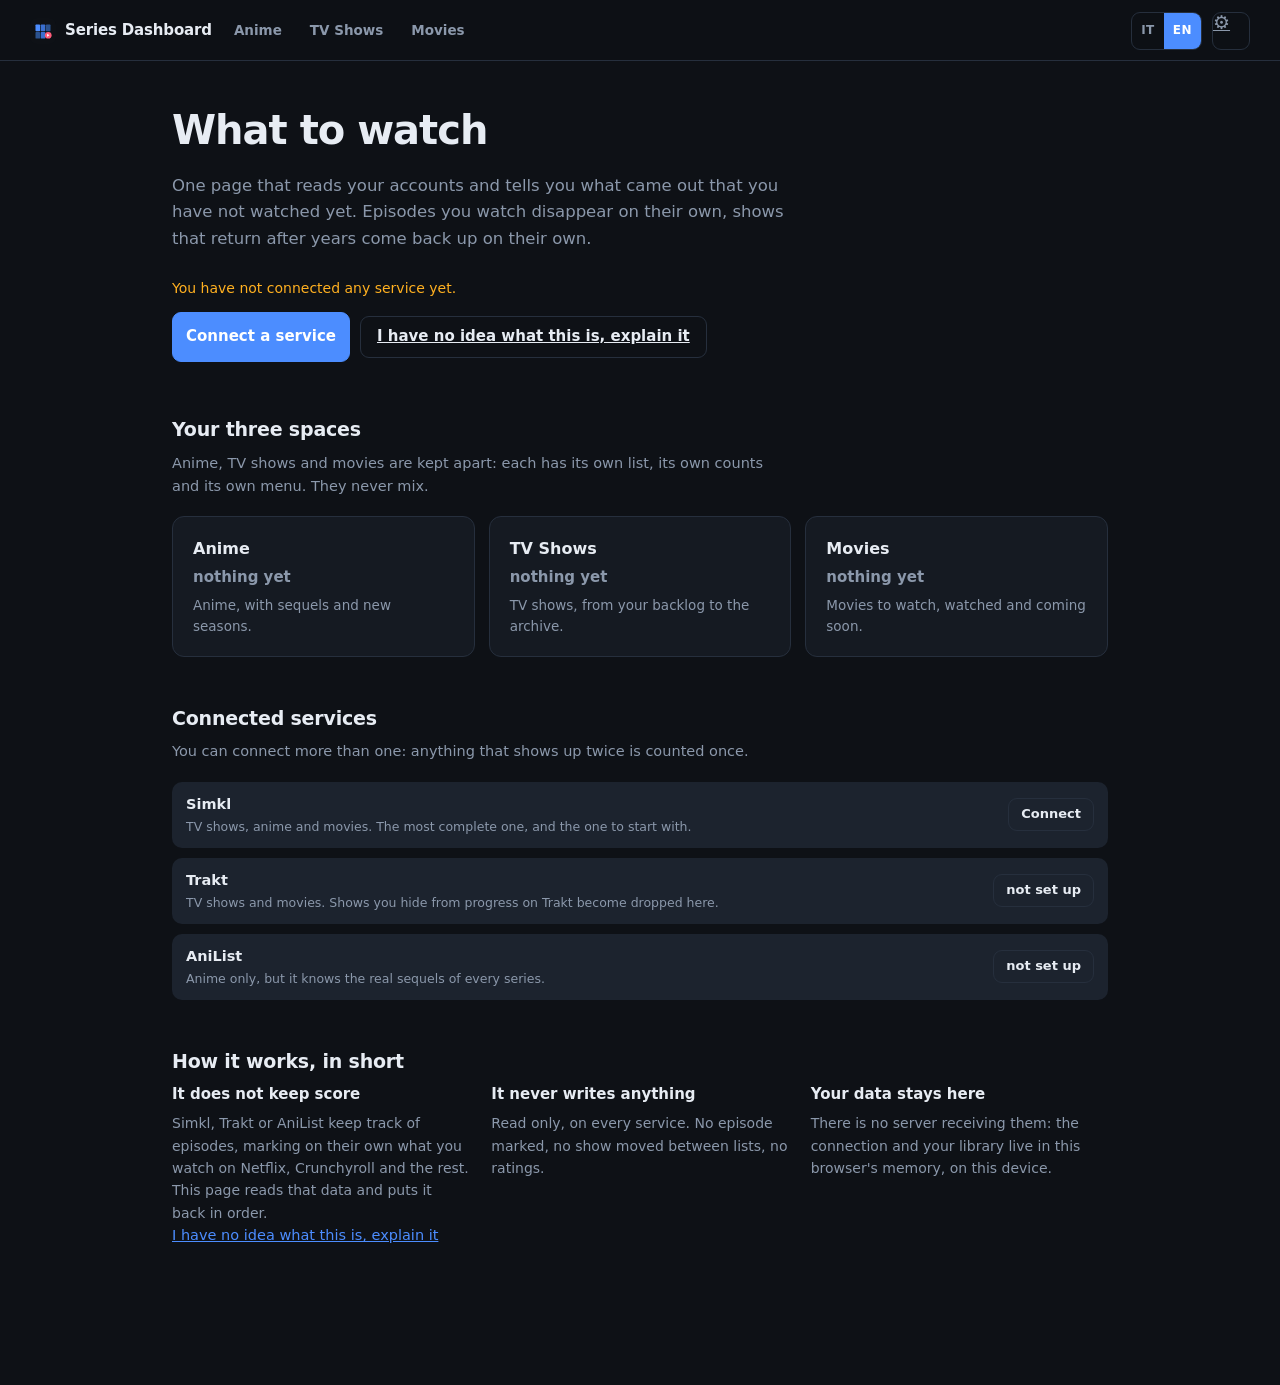
==== anime.html @ 7b584622 "Un sito vero: home, tre spazi separati, due lingue Il progetto era una pagina sola cresciuta per agg" ====
<!doctype html>
<html lang="it">
<head>
<meta charset="utf-8">
<meta name="viewport" content="width=device-width, initial-scale=1, viewport-fit=cover">
<meta name="theme-color" content="#0e1116">
<title>Anime · Dashboard Serie</title>
<link rel="icon" href="icon.svg">
<link rel="manifest" href="manifest.webmanifest">
<!-- il numero di versione va tenuto uguale in tutte le pagine e in sw.js -->
<link rel="stylesheet" href="app.css?v=22">
</head>
<body>

<header class="topbar">
  <div class="topbar-inner">
    <div class="topbar-row">
      <a class="marchio" href="index.html">
        <img src="icon.svg" alt="" width="26" height="26">
        <span class="marchio-nome" data-t="app.nome"></span>
      </a>
      <nav class="spazi">
        <a href="anime.html" data-spazio="anime" data-t="nav.anime"></a>
        <a href="serie.html" data-spazio="serie" data-t="nav.serie"></a>
        <a href="film.html" data-spazio="film" data-t="nav.film"></a>
      </nav>
      <span class="spacer"></span>
      <span id="syncInfo" class="sync-info"></span>
      <button id="btnSync" class="icon-btn" data-t-attr="title:ctrl.aggiorna">&#8635;</button>
      <span class="lingua-switch">
        <button data-lingua="it">IT</button><button data-lingua="en">EN</button>
      </span>
      <a class="icon-btn" href="impostazioni.html" data-t-attr="title:nav.impostazioni">&#9881;</a>
    </div>

    <div class="topbar-row">
      <div class="brand-box">
        <h1 class="brand" data-t="nav.anime"></h1>
        <p class="brand-sub" id="brandSub"></p>
      </div>
      <span class="spacer"></span>
      <input id="cerca" class="search" type="search" autocomplete="off"
             data-t-attr="placeholder:ctrl.cerca;title:ctrl.cercaAiuto">
      <span class="campo">
        <span class="campo-eti" data-t="ctrl.ordina"></span>
        <select id="ordina" class="select" data-t-attr="title:ctrl.ordinaAiuto"></select>
      </span>
    </div>
  </div>
</header>

<div class="layout">
  <nav class="nav" id="nav"></nav>
  <main id="main"></main>
</div>

<script src="js/lingua.js?v=22"></script>
<script src="js/stato.js?v=22"></script>
<script src="js/fonti.js?v=22"></script>
<script src="js/regole.js?v=22"></script>
<script src="js/carte.js?v=22"></script>
<script src="js/telaio.js?v=22"></script>
<script src="js/spazio.js?v=22"></script>
<script>avviaSpazio('anime');</script>
</body>
</html>
---- app.css ----
/* ================================================================
   Dashboard Serie — foglio di stile
   ================================================================ */

:root {
  --bg: #0e1116;
  --bg-2: #151a22;
  --bg-3: #1c232e;
  --line: #262f3d;
  --txt: #e7ecf3;
  --txt-2: #8b98ab;
  --accent: #4c8dff;
  --hot: #ff5c7a;
  --warm: #ffb020;
  --ok: #35d07f;
  --radius: 12px;
  --shadow: 0 6px 24px rgba(0, 0, 0, .45);
}

* { box-sizing: border-box; }

html, body {
  margin: 0;
  padding: 0;
  background: var(--bg);
  color: var(--txt);
  font: 15px/1.45 system-ui, -apple-system, "Segoe UI", Roboto, sans-serif;
  -webkit-font-smoothing: antialiased;
}

.hidden { display: none !important; }
.muted { color: var(--txt-2); }
.small { font-size: 13px; }
.spacer { flex: 1; }
.err { color: var(--hot); }

/* ---------------- pagine di testo: home, impostazioni, guida ---------------- */

.pagina-centro {
  max-width: 1000px;
  margin: 0 auto;
  padding: 40px clamp(16px, 4vw, 32px) 90px;
}
.pagina-centro.stretta { max-width: 720px; }

.hero { margin-bottom: 54px; }
.hero h1, .hero-t { margin: 0 0 14px; font-size: clamp(28px, 5vw, 40px); letter-spacing: -.025em; }
.hero-sotto { margin: 0 0 26px; font-size: 16.5px; line-height: 1.6; color: var(--txt-2); max-width: 60ch; }
.hero-azioni { display: flex; flex-wrap: wrap; align-items: center; gap: 10px; }
.hero-azioni .btn { width: auto; margin: 0; }
.hero-avviso {
  flex: 1 1 100%;
  margin: 0 0 4px;
  font-size: 14px;
  color: var(--warm);
}

.sezione { margin-bottom: 48px; }
.sezione-t { margin: 0 0 8px; font-size: 19px; letter-spacing: -.01em; }
.sezione-d { margin: 0 0 18px; font-size: 14.5px; line-height: 1.6; color: var(--txt-2); max-width: 65ch; }
.sezione-d a { color: var(--accent); }

/* le tre carte degli spazi, nella home */
.spazi-carte { display: grid; grid-template-columns: repeat(auto-fit, minmax(230px, 1fr)); gap: 14px; }
.spazio-carta {
  display: block;
  padding: 20px;
  color: inherit;
  text-decoration: none;
  background: var(--bg-2);
  border: 1px solid var(--line);
  border-radius: var(--radius);
  transition: border-color .15s, transform .15s, background .15s;
}
.spazio-carta:hover { border-color: var(--accent); background: var(--bg-3); transform: translateY(-2px); }
.spazio-carta h3 { margin: 0 0 10px; font-size: 16px; }
.spazio-carta p { margin: 10px 0 0; font-size: 13.5px; line-height: 1.5; color: var(--txt-2); }
.spazio-n {
  font-size: 30px;
  font-weight: 700;
  line-height: 1;
  color: var(--accent);
  font-variant-numeric: tabular-nums;
}
.spazio-n span { font-size: 13.5px; font-weight: 600; color: var(--txt-2); }
.spazio-n.vuoto { font-size: 15px; font-weight: 600; color: var(--txt-2); }

/* i tre punti del "come funziona" */
.punti { display: grid; grid-template-columns: repeat(auto-fit, minmax(240px, 1fr)); gap: 22px; }
.punto h3 { margin: 0 0 7px; font-size: 15px; }
.punto p { margin: 0; font-size: 14px; line-height: 1.6; color: var(--txt-2); }

/* ---------------- il codice da scrivere sull'altro sito ---------------- */

.login-passo { display: flex; align-items: center; justify-content: center; gap: 9px; margin: 0 0 8px; font-size: 14.5px; }
.login-n {
  display: grid; place-items: center;
  width: 22px; height: 22px;
  font-size: 12.5px; font-weight: 700; color: #fff;
  background: var(--accent); border-radius: 50%;
}

.pin-code {
  font: 700 40px/1.2 ui-monospace, "Cascadia Mono", Consolas, monospace;
  letter-spacing: .18em;
  text-align: center;
  background: var(--bg-3);
  border: 1px solid var(--line);
  border-radius: var(--radius);
  padding: 16px;
  margin: 8px 0 16px;
  user-select: all;
}

.pin-url {
  display: block;
  text-align: center;
  font-size: 19px;
  font-weight: 600;
  color: var(--accent);
  margin: 4px 0 14px;
}

/* ---------------- bottoni ---------------- */

.btn {
  font: inherit;
  font-weight: 600;
  color: var(--txt);
  background: var(--bg-3);
  border: 1px solid var(--line);
  border-radius: 9px;
  padding: 9px 16px;
  cursor: pointer;
  transition: background .15s, border-color .15s;
}
.btn:hover { background: #26313f; }

.btn-big { width: 100%; padding: 13px; background: var(--accent); border-color: var(--accent); color: #fff; margin-top: 8px; }
.btn-big:hover { background: #3d7ae8; }
.btn-ghost { background: transparent; }
.btn-danger { color: var(--hot); border-color: #4a2733; background: transparent; }
.btn-alt { width: 100%; margin-top: 8px; background: transparent; }
.btn-largo { display: block; width: 100%; margin-top: 8px; text-align: center; text-decoration: none; }
.btn-piccolo { font-size: 13px; padding: 6px 12px; flex: none; }

.servizi { display: flex; flex-direction: column; gap: 10px; }
.servizio {
  display: flex;
  align-items: center;
  gap: 14px;
  justify-content: space-between;
  background: var(--bg-3);
  border-radius: 10px;
  padding: 12px 14px;
}
.servizio b { display: block; font-size: 14.5px; }
.servizio-nota { display: block; margin-top: 3px; font-size: 12.5px; color: var(--txt-2); line-height: 1.45; }
.servizio.on { border: 1px solid rgba(53, 208, 127, .4); }

.icon-btn {
  font-size: 19px;
  line-height: 1;
  color: var(--txt-2);
  background: transparent;
  border: 1px solid var(--line);
  border-radius: 9px;
  width: 38px;
  height: 38px;
  cursor: pointer;
  flex: none;
}
.icon-btn:hover { color: var(--txt); background: var(--bg-3); }
.icon-btn.spin { animation: spin 1s linear infinite; }
@keyframes spin { to { transform: rotate(360deg); } }

/* ---------------- barra in alto ---------------- */

.topbar {
  position: sticky;
  top: 0;
  z-index: 20;
  background: rgba(14, 17, 22, .92);
  backdrop-filter: blur(10px);
  border-bottom: 1px solid var(--line);
  padding: 12px 0 10px;
}

.topbar-inner {
  max-width: 2400px;
  margin: 0 auto;
  padding: 0 clamp(12px, 2.4vw, 30px);
}

/* la riga che riassume tutto, sotto al titolo */
.brand-box { display: flex; flex-direction: column; gap: 1px; }
.brand-sub { margin: 0; font-size: 13.5px; color: var(--txt-2); }
.brand-sub b { color: var(--txt); font-weight: 600; font-variant-numeric: tabular-nums; }
.brand-sub .oggi { color: var(--accent); font-weight: 600; }

/* etichette dei controlli, per dire a cosa servono */
.campo { display: inline-flex; align-items: center; gap: 7px; }
.campo-eti { font-size: 12px; color: var(--txt-2); white-space: nowrap; }

.modal-intro { margin: -8px 0 20px; font-size: 13.5px; color: var(--txt-2); }

.topbar-row { display: flex; align-items: center; gap: 10px; }

/* Il marchio riporta sempre alla home: era proprio quello che mancava, una
   porta per tornare al benvenuto dopo la prima volta. */
.marchio {
  display: inline-flex;
  align-items: center;
  gap: 9px;
  font-size: 15px;
  font-weight: 700;
  letter-spacing: -.01em;
  color: var(--txt);
  text-decoration: none;
  flex: none;
}
.marchio img { display: block; border-radius: 7px; }
.marchio:hover { color: var(--accent); }

/* I tre spazi, sempre a portata di clic da qualunque pagina */
.spazi { display: flex; gap: 4px; flex: none; }
.spazi a {
  font-size: 13.5px;
  font-weight: 600;
  color: var(--txt-2);
  text-decoration: none;
  padding: 7px 12px;
  border-radius: 999px;
  white-space: nowrap;
  transition: background .13s, color .13s;
}
.spazi a:hover { color: var(--txt); background: var(--bg-2); }
.spazi a.on { color: #fff; background: var(--accent); }

/* Cambio lingua: due lettere, sempre visibili. Nascosto dentro alle
   impostazioni non lo avrebbe trovato nessuno. */
.lingua-switch {
  display: inline-flex;
  flex: none;
  border: 1px solid var(--line);
  border-radius: 9px;
  overflow: hidden;
}
.lingua-switch button {
  font: inherit;
  font-size: 12px;
  font-weight: 700;
  letter-spacing: .04em;
  color: var(--txt-2);
  background: transparent;
  border: 0;
  padding: 9px 9px;
  cursor: pointer;
}
.lingua-switch button:hover { color: var(--txt); background: var(--bg-3); }
.lingua-switch button.on { color: #fff; background: var(--accent); }

.icon-btn.on { color: var(--txt); background: var(--bg-3); border-color: var(--accent); }
.topbar-row + .topbar-row { margin-top: 10px; }
.brand { margin: 0; font-size: 21px; letter-spacing: -.01em; }
.sync-info { font-size: 12.5px; color: var(--txt-2); white-space: nowrap; }

#ordina { min-width: 210px; }

.search, .select {
  font: inherit;
  color: var(--txt);
  background: var(--bg-2);
  border: 1px solid var(--line);
  border-radius: 9px;
  padding: 8px 12px;
}
.search { flex: 0 1 280px; min-width: 140px; }
.search:focus, .select:focus { outline: none; border-color: var(--accent); }

.chips { display: flex; gap: 6px; }
.chip {
  font: inherit;
  font-size: 13.5px;
  color: var(--txt-2);
  background: var(--bg-2);
  border: 1px solid var(--line);
  border-radius: 999px;
  padding: 7px 14px;
  cursor: pointer;
  white-space: nowrap;
}
.chip.on { color: #fff; background: var(--accent); border-color: var(--accent); }

/* ---------------- blocchi ---------------- */

/* ---------------- impianto della pagina ---------------- */

/* Due zone: il menù a sinistra, il contenuto a destra.
   Il contenuto si prende tutto lo spazio che resta. */
.layout {
  display: grid;
  align-items: start;
  grid-template-columns: 210px minmax(0, 1fr);
  gap: 30px;
  max-width: 2400px;
  margin: 0 auto;
  padding: 20px clamp(12px, 2.4vw, 30px) 90px;
}

main { min-width: 0; }

/* la navigazione resta ferma mentre scorri */
.nav {
  position: sticky;
  top: 118px;
  align-self: start;
  display: flex;
  flex-direction: column;
  gap: 2px;
  max-height: calc(100dvh - 130px);
  overflow-y: auto;
}

.nav-item {
  display: flex;
  align-items: center;
  gap: 8px;
  width: 100%;
  font: inherit;
  font-size: 13.5px;
  text-align: left;
  color: var(--txt-2);
  background: transparent;
  border: 0;
  border-radius: 9px;
  padding: 8px 11px;
  cursor: pointer;
  white-space: nowrap;
  transition: background .13s, color .13s;
}
.nav-item:hover { color: var(--txt); background: var(--bg-2); }
.nav-item.on { color: var(--txt); background: var(--bg-3); font-weight: 600; }

.nav-n {
  margin-left: auto;
  font-size: 11.5px;
  font-variant-numeric: tabular-nums;
  color: var(--txt-2);
  background: var(--bg-2);
  border-radius: 999px;
  padding: 1px 7px;
}
.nav-item.on .nav-n { background: #2b3646; color: var(--txt); }

/* le fasce della sezione principale, rientrate sotto alla sua voce */
.nav-fasce { display: flex; flex-direction: column; gap: 1px; margin: 1px 0 6px; }
.nav-fascia {
  font: inherit;
  font-size: 12.5px;
  text-align: left;
  color: var(--txt-2);
  background: transparent;
  border: 0;
  border-left: 2px solid var(--line);
  border-radius: 0;
  margin-left: 17px;
  padding: 5px 10px;
  cursor: pointer;
  white-space: nowrap;
  transition: color .13s, border-color .13s;
}
.nav-fascia:hover { color: var(--txt); border-left-color: var(--accent); }



.block { margin-bottom: 34px; }

.block-title {
  display: flex;
  align-items: center;
  gap: 10px;
  margin: 0 0 14px;
  font-size: 13px;
  font-weight: 700;
  letter-spacing: .11em;
  text-transform: uppercase;
  color: var(--txt-2);
}
.block-title.toggle { cursor: pointer; user-select: none; }
.block-title.toggle:hover { color: var(--txt); }

.count {
  font-size: 12px;
  letter-spacing: 0;
  color: var(--txt);
  background: var(--bg-3);
  border-radius: 999px;
  padding: 1px 9px;
}
.caret { transition: transform .18s; }
.collapsible.closed .caret { transform: rotate(-90deg); }
/* Chiusa vuol dire chiusa: sparisce tutto tranne il titolo su cui si clicca.
   Elencare a mano le classi da nascondere lasciava fuori i titoli delle fasce:
   Archivio chiuso mostrava "Finite" e "Abbandonate" con sotto il vuoto. */
.collapsible.closed > *:not(.block-title) { display: none; }

/* Quando un filtro è acceso deve vedersi: altrimenti i numeri nel menù
   cambiano e sembra che si sia rotto qualcosa. */
.filtro-attivo {
  display: flex;
  align-items: center;
  gap: 12px;
  flex-wrap: wrap;
  margin: 0 0 22px;
  padding: 10px 14px;
  font-size: 13.5px;
  color: var(--txt);
  background: rgba(76, 141, 255, .1);
  border: 1px solid rgba(76, 141, 255, .35);
  border-radius: 10px;
}
.filtro-attivo b { color: var(--accent); }

.btn-lino {
  font: inherit;
  font-size: 13px;
  font-weight: 600;
  color: var(--accent);
  background: transparent;
  border: 0;
  border-bottom: 1px solid currentColor;
  padding: 0;
  cursor: pointer;
}
.btn-lino:hover { color: var(--txt); }

.hint { margin: -6px 0 14px; font-size: 13px; color: var(--txt-2); }

.empty { color: var(--txt-2); padding: 8px 2px; }

/* ---------------- griglia ---------------- */

/* Allargando lo schermo devono crescere le CARD, non il numero di colonne:
   su un monitor da 2500px tredici miniature da 176px non le legge nessuno. */
.grid {
  display: grid;
  grid-template-columns: repeat(auto-fill, minmax(186px, 1fr));
  gap: 22px 16px;
}
.grid-sm { grid-template-columns: repeat(auto-fill, minmax(136px, 1fr)); gap: 18px 12px; }

.card { position: relative; display: block; color: inherit; }

/* Il collegamento alla scheda e' un velo trasparente steso sopra al poster, non
   un <a> che avvolge tutta la card: un <button> dentro un <a> non e' HTML valido
   e da tastiera il pulsante restava impigliato dentro al collegamento.
   Pastiglie e pulsanti stanno un piano piu' in alto del velo, quindi si cliccano.
   Stanno tutti dentro .poster, cosi' l'ordine regge anche quando .poster si
   solleva al passaggio del mouse e diventa un contesto a se'. */
.poster-link { position: absolute; inset: 0; z-index: 1; }
.title a { color: inherit; text-decoration: none; }

.poster {
  position: relative;
  aspect-ratio: 2 / 3;
  border-radius: var(--radius);
  overflow: hidden;
  background: var(--bg-3);
  box-shadow: var(--shadow);
  transition: transform .16s ease, box-shadow .16s ease;
}
.card:hover .poster { transform: translateY(-4px); box-shadow: 0 12px 30px rgba(0, 0, 0, .6); }
.poster img { width: 100%; height: 100%; object-fit: cover; display: block; }

.poster-fallback {
  display: grid;
  place-items: center;
  height: 100%;
  padding: 10px;
  font-size: 12px;
  text-align: center;
  color: var(--txt-2);
}

/* pastiglie sopra al poster */
.badge {
  position: absolute;
  z-index: 2;
  font-size: 12px;
  font-weight: 700;
  line-height: 1;
  padding: 5px 8px;
  border-radius: 999px;
  color: #fff;
  box-shadow: 0 2px 8px rgba(0, 0, 0, .5);
}
.badge-count { top: 8px; right: 8px; background: var(--hot); }
.badge-new   { top: 8px; right: 8px; background: var(--accent); letter-spacing: .04em; }
.badge-back  { top: 8px; left: 8px; background: var(--ok); color: #06251a; letter-spacing: .04em; }
.badge-soon  { top: 8px; left: 8px; background: rgba(10, 14, 20, .82); color: var(--warm); font-weight: 600; }
.badge-done  { top: 8px; left: 8px; background: var(--ok); color: #06251a; font-size: 13px; padding: 4px 8px; }
.badge-type  { bottom: 8px; left: 8px; background: rgba(10, 14, 20, .78); color: var(--txt-2); font-weight: 600; }

.meta { padding: 9px 2px 0; }
.title {
  font-size: 13.5px;
  font-weight: 600;
  line-height: 1.3;
  display: -webkit-box;
  -webkit-line-clamp: 2;
  -webkit-box-orient: vertical;
  overflow: hidden;
}
.sub { margin-top: 3px; font-size: 12px; color: var(--txt-2); }
.sub b { color: var(--accent); font-weight: 600; }
.sub b.fatto { color: var(--ok); }
.sub b.lasciato { color: var(--txt-2); }

.ep {
  margin-top: 2px;
  font-size: 12px;
  color: #6d7a8d;
  white-space: nowrap;
  overflow: hidden;
  text-overflow: ellipsis;
}

/* fasce della schermata principale */
.band-title {
  display: flex;
  align-items: center;
  gap: 8px;
  margin: 4px 0 12px;
  font-size: 13.5px;
  font-weight: 600;
  color: var(--txt);
}
.band-title:not(:first-child) { margin-top: 26px; }
#archivioBande .band-title { font-size: 13px; }
.band-n {
  font-size: 11.5px;
  font-weight: 600;
  color: var(--txt-2);
  background: var(--bg-2);
  border: 1px solid var(--line);
  border-radius: 999px;
  padding: 1px 8px;
}

/* azione rapida sulla card */
.card-act {
  position: absolute;
  z-index: 2;
  right: 6px;
  bottom: 6px;
  font-size: 11px;
  font-weight: 600;
  color: var(--txt);
  background: rgba(10, 14, 20, .85);
  border: 1px solid var(--line);
  border-radius: 7px;
  padding: 4px 7px;
  cursor: pointer;
  opacity: 0;
  transition: opacity .15s;
}
.card:hover .card-act, .card-act:focus { opacity: 1; }

/* ---------------- impostazioni ---------------- */

.modal {
  position: fixed;
  inset: 0;
  z-index: 60;
  display: grid;
  place-items: center;
  padding: 20px;
  background: rgba(0, 0, 0, .6);
  backdrop-filter: blur(3px);
}
.modal-box {
  width: min(520px, 100%);
  max-height: 90dvh;
  overflow: auto;
  background: var(--bg-2);
  border: 1px solid var(--line);
  border-radius: 14px;
  padding: 26px;
  box-shadow: var(--shadow);
}
.modal-box h2 { margin: 0 0 18px; font-size: 20px; }

.field { display: block; margin-bottom: 20px; }
.field span { display: block; margin-bottom: 8px; font-size: 14px; }
.field b { color: var(--accent); }
.field input[type=range] { width: 100%; accent-color: var(--accent); }
.fieldnote { display: block; margin-top: 6px; font-size: 12.5px; color: var(--txt-2); }

.check { display: flex; gap: 10px; align-items: flex-start; margin-bottom: 16px; font-size: 14px; }
.check input { margin-top: 3px; accent-color: var(--accent); flex: none; }

hr { border: 0; border-top: 1px solid var(--line); margin: 20px 0; }
.settings-actions { display: flex; flex-wrap: wrap; gap: 8px; margin-bottom: 12px; }

/* ---------------- messaggio a comparsa ---------------- */

.toast {
  position: fixed;
  left: 50%;
  bottom: 22px;
  transform: translateX(-50%);
  z-index: 80;
  background: var(--bg-3);
  border: 1px solid var(--line);
  border-radius: 10px;
  padding: 10px 18px;
  font-size: 14px;
  box-shadow: var(--shadow);
}

@media (max-width: 1100px) {
  .layout { grid-template-columns: 1fr; gap: 14px; }

  .nav {
    position: sticky;
    top: 110px;
    z-index: 15;
    flex-direction: row;
    gap: 6px;
    overflow-x: auto;
    scrollbar-width: none;
    padding: 8px 0;
    margin: 0 calc(-1 * clamp(12px, 2.4vw, 30px));
    padding-inline: clamp(12px, 2.4vw, 30px);
    background: var(--bg);
    border-bottom: 1px solid var(--line);
    max-height: none;
  }
  .nav::-webkit-scrollbar { display: none; }

  .nav-item {
    width: auto;
    flex: none;
    background: var(--bg-2);
    border: 1px solid var(--line);
    border-radius: 999px;
    padding: 7px 13px;
  }
  .nav-item.on { background: var(--accent); border-color: var(--accent); color: #fff; }
  .nav-item.on .nav-n { background: rgba(255, 255, 255, .22); color: #fff; }

  /* le fasce non stanno in una barra orizzontale: si raggiungono scorrendo */
  .nav-fasce { display: none; }

}

@media (max-width: 900px) {
  /* Sullo stretto la testata deve stare in due righe senza schiacciare niente:
     il nome del sito lo dice gia' l'icona, e la riga dei controlli va a capo. */
  .marchio-nome { display: none; }
  .topbar-row { flex-wrap: wrap; }
  .search { flex: 1 1 100%; order: 3; }
  #ordina { min-width: 0; flex: 1; }
  .campo { flex: 1 1 auto; }
  .brand-box { flex: 1 1 100%; }
}

@media (max-width: 560px) {
  .spazi a { padding: 7px 10px; font-size: 13px; }
  .lingua-switch button { padding: 8px 7px; }
}

@media (max-width: 560px) {
  .grid { grid-template-columns: repeat(auto-fill, minmax(150px, 1fr)); gap: 18px 12px; }
  .grid-sm { grid-template-columns: repeat(auto-fill, minmax(108px, 1fr)); }
  .brand { font-size: 18px; }

  /* Sul telefono il pulsante è sempre visibile: la pastiglia del tipo starebbe
     sotto e le due si accavallano. Il tipo lo dicono già i filtri in alto. */
  .card-act { opacity: 1; font-size: 10.5px; padding: 3px 6px; }
  .badge-type { display: none; }
  .search { flex: 1 1 100%; }
}


/* ================================================================
   Pagina della guida
   ================================================================ */

.guida { line-height: 1.6; }
.guida-occhiello { margin: 0 0 14px; font-size: 16px; color: var(--txt-2); }
.guida-occhiello b { color: var(--txt); }

.guida-h2 { margin: 44px 0 16px; font-size: 21px; }
.guida-riga { border: 0; border-top: 1px solid var(--line); margin: 48px 0; }

.guida a { color: var(--accent); }
.guida a:hover { color: var(--txt); }

/* i tre passaggi */
.passo { display: flex; gap: 18px; margin: 34px 0; }
.passo-n {
  flex: none;
  width: 38px;
  height: 38px;
  display: grid;
  place-items: center;
  font-size: 17px;
  font-weight: 700;
  color: #fff;
  background: var(--accent);
  border-radius: 50%;
}
.passo-corpo { min-width: 0; }
.passo-corpo h2 { margin: 6px 0 10px; font-size: 20px; }
.passo-corpo h3 { margin: 22px 0 6px; font-size: 15px; color: var(--txt); }
.passo-corpo p { margin: 0 0 12px; }

.nota {
  font-size: 14px;
  color: var(--txt-2);
  border-left: 2px solid var(--line);
  padding-left: 14px;
}

.lista { margin: 0 0 12px; padding-left: 22px; }
.lista li { margin-bottom: 5px; }

/* tabelle a due colonne, senza <table> per stare comode sul telefono */
.tabella { border: 1px solid var(--line); border-radius: var(--radius); overflow: hidden; }
.riga { display: grid; grid-template-columns: 190px minmax(0, 1fr); gap: 0; }
.riga + .riga { border-top: 1px solid var(--line); }
.cella-t { padding: 13px 16px; font-weight: 600; background: var(--bg-2); display: flex; align-items: center; }
.cella-d { padding: 13px 16px; color: var(--txt-2); }
.cella-d b { color: var(--txt); }

/* le pastiglie mostrate come esempio, non sopra a un poster */
.badge.pos { position: static; box-shadow: none; }

.faq h3 { margin: 26px 0 6px; font-size: 16px; }
.faq p { margin: 0; color: var(--txt-2); }

.guida-fine { margin-top: 46px; }
.btn-largo { display: block; text-align: center; text-decoration: none; }

@media (max-width: 560px) {
  .riga { grid-template-columns: 1fr; }
  .cella-t { border-bottom: 1px solid var(--line); }
}
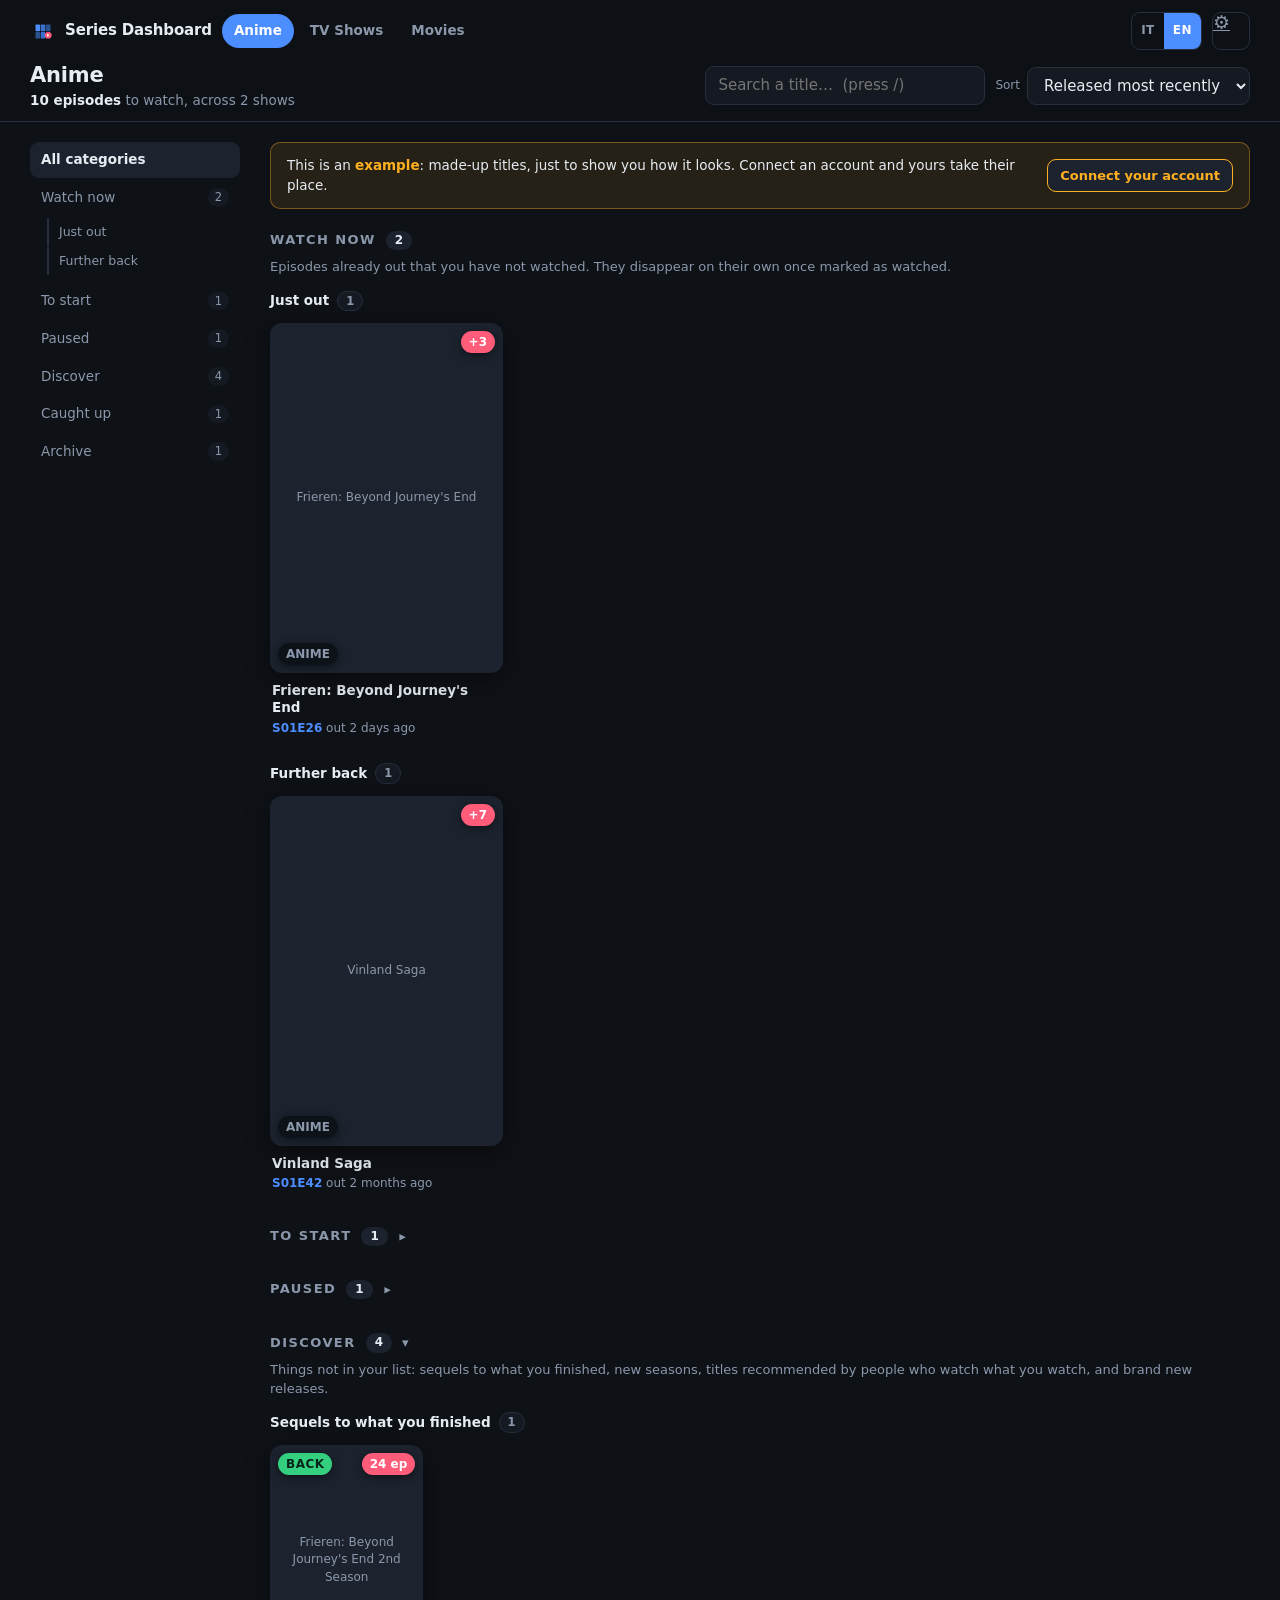
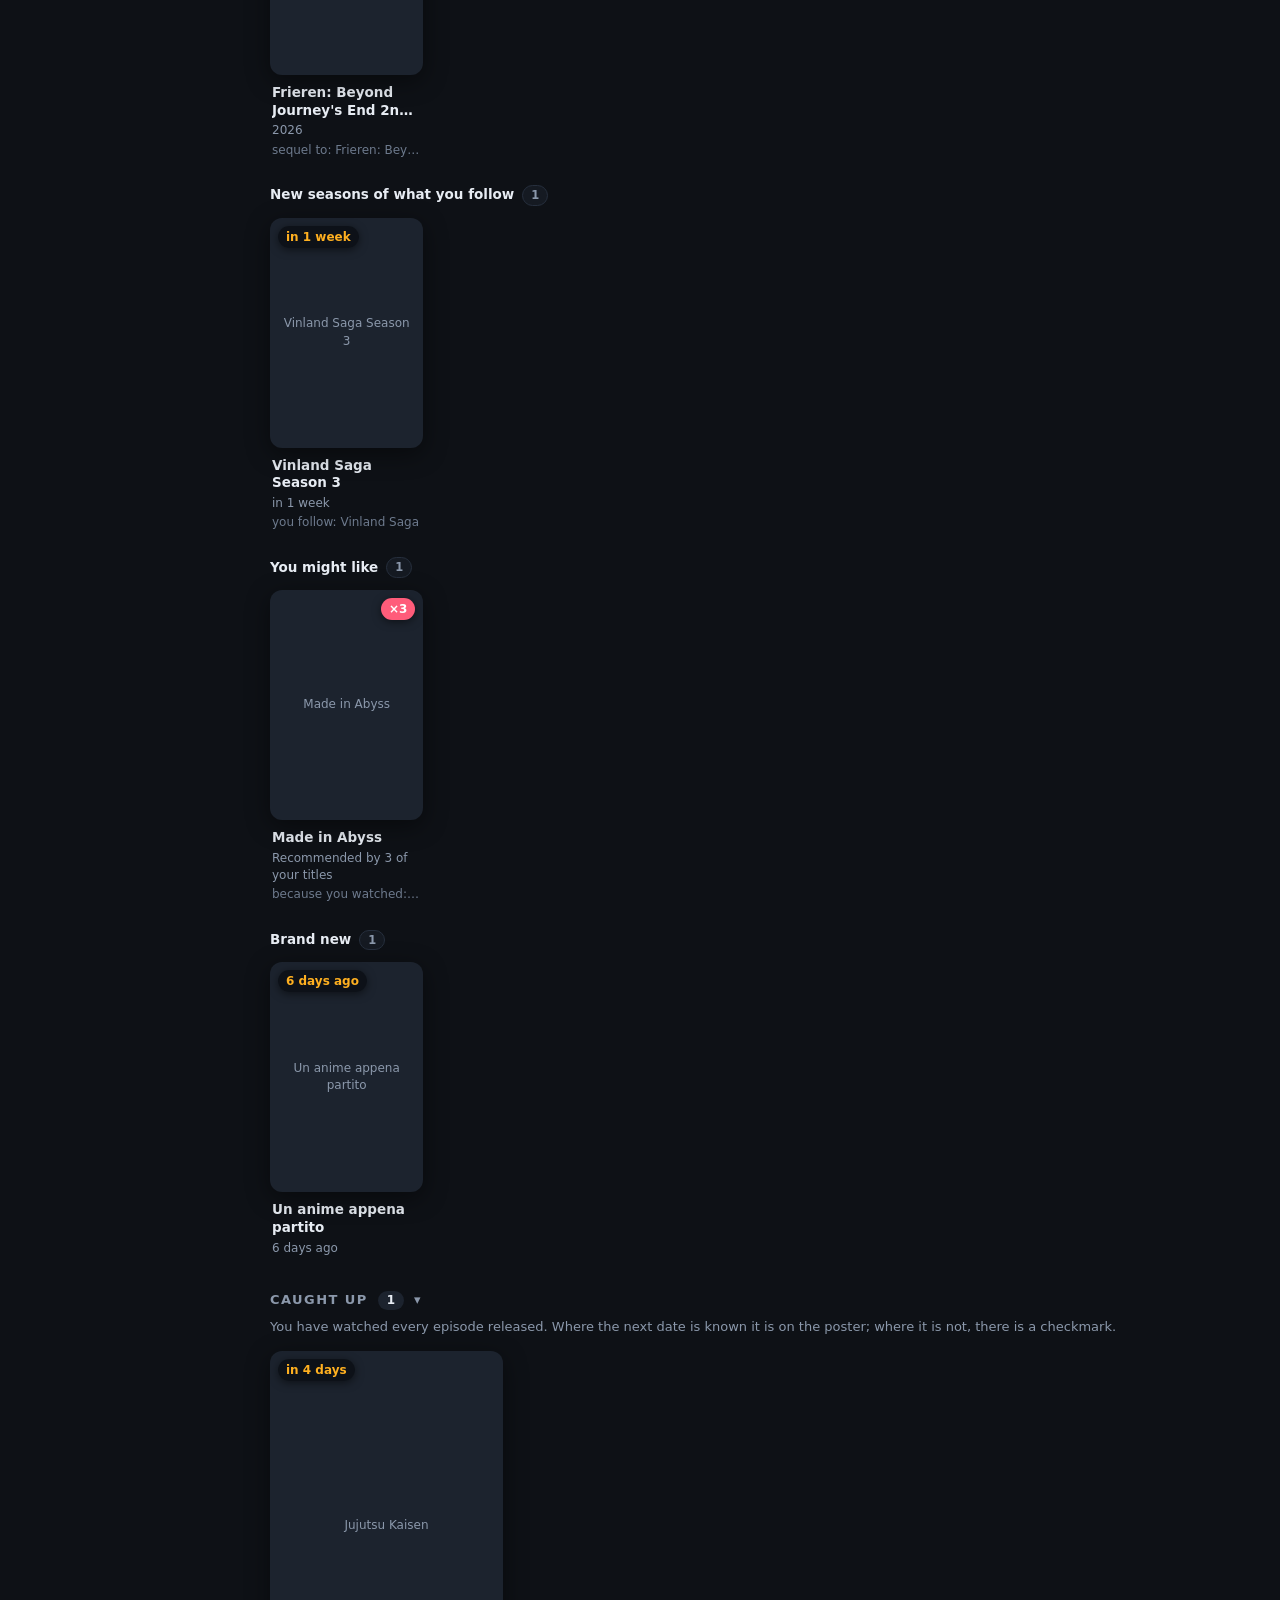
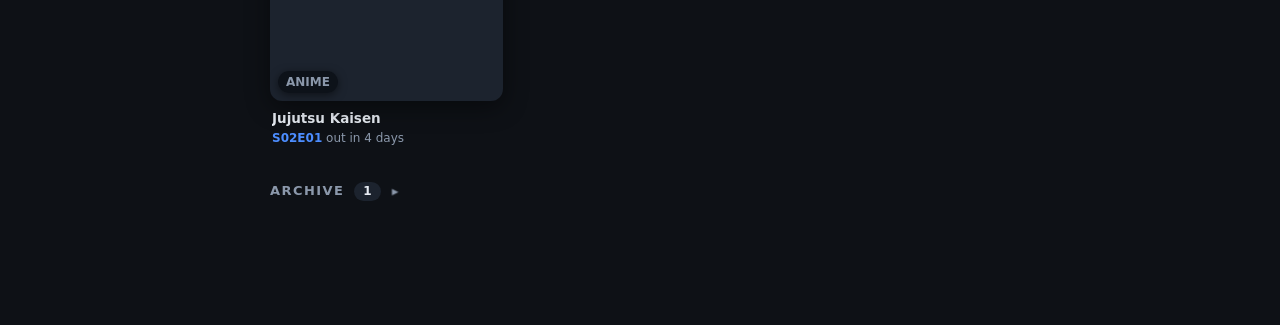
==== commit 580a73a2: "Menu in ordine d'uso, esempio per chi non ha collegato, guida piegata MENU. L'ordine era quello con " ====
--- a/anime.html
+++ b/anime.html
@@ -8,7 +8,7 @@
 <link rel="icon" href="icon.svg">
 <link rel="manifest" href="manifest.webmanifest">
 <!-- il numero di versione va tenuto uguale in tutte le pagine e in sw.js -->
-<link rel="stylesheet" href="app.css?v=22">
+<link rel="stylesheet" href="app.css?v=23">
 </head>
 <body>
 
@@ -54,13 +54,14 @@
   <main id="main"></main>
 </div>
 
-<script src="js/lingua.js?v=22"></script>
-<script src="js/stato.js?v=22"></script>
-<script src="js/fonti.js?v=22"></script>
-<script src="js/regole.js?v=22"></script>
-<script src="js/carte.js?v=22"></script>
-<script src="js/telaio.js?v=22"></script>
-<script src="js/spazio.js?v=22"></script>
+<script src="js/lingua.js?v=23"></script>
+<script src="js/stato.js?v=23"></script>
+<script src="js/fonti.js?v=23"></script>
+<script src="js/regole.js?v=23"></script>
+<script src="js/carte.js?v=23"></script>
+<script src="js/telaio.js?v=23"></script>
+<script src="js/esempio.js?v=23"></script>
+<script src="js/spazio.js?v=23"></script>
 <script>avviaSpazio('anime');</script>
 </body>
 </html>
--- a/app.css
+++ b/app.css
@@ -404,6 +404,40 @@
    Elencare a mano le classi da nascondere lasciava fuori i titoli delle fasce:
    Archivio chiuso mostrava "Finite" e "Abbandonate" con sotto il vuoto. */
 .collapsible.closed > *:not(.block-title) { display: none; }
+
+/* La fascia dell'esempio. Deve saltare all'occhio senza sembrare un errore:
+   non e' un guasto, e' una vetrina. */
+.avviso-esempio {
+  display: flex;
+  align-items: center;
+  gap: 14px;
+  flex-wrap: wrap;
+  margin: 0 0 22px;
+  padding: 12px 16px;
+  font-size: 13.5px;
+  line-height: 1.5;
+  color: var(--txt);
+  background: rgba(255, 176, 32, .1);
+  border: 1px solid rgba(255, 176, 32, .38);
+  border-radius: 10px;
+}
+.avviso-esempio span { flex: 1 1 260px; }
+.avviso-esempio b { color: var(--warm); }
+.avviso-esempio .btn { flex: none; border-color: var(--warm); color: var(--warm); }
+.avviso-esempio .btn:hover { background: rgba(255, 176, 32, .14); }
+
+/* La prima sincronizzazione dura minuti: dirlo evita che sembri rotto. */
+.avviso-carico {
+  margin: 0 0 22px;
+  padding: 12px 16px;
+  font-size: 13.5px;
+  line-height: 1.5;
+  color: var(--txt-2);
+  background: var(--bg-2);
+  border: 1px solid var(--line);
+  border-radius: 10px;
+}
+.avviso-carico b { color: var(--txt); }
 
 /* Quando un filtro è acceso deve vedersi: altrimenti i numeri nel menù
    cambiano e sembra che si sia rotto qualcosa. */
@@ -738,6 +772,48 @@
 /* le pastiglie mostrate come esempio, non sopra a un poster */
 .badge.pos { position: static; box-shadow: none; }
 
+/* I blocchi che si aprono con un clic. Servono a togliere il muro di testo
+   dalla guida senza buttare via le informazioni: chi ha fretta legge i titoli,
+   chi vuole i dettagli apre. E' il tag <details>, quindi funziona anche senza
+   JavaScript e lo capiscono gli screen reader. */
+.pieghevole {
+  border: 1px solid var(--line);
+  border-radius: 10px;
+  margin: 10px 0;
+  background: var(--bg-2);
+  overflow: hidden;
+}
+.pieghevole > summary {
+  cursor: pointer;
+  padding: 13px 16px;
+  font-size: 14px;
+  font-weight: 600;
+  color: var(--txt-2);
+  list-style: none;
+  display: flex;
+  align-items: center;
+  gap: 9px;
+  transition: color .13s;
+}
+.pieghevole > summary::-webkit-details-marker { display: none; }
+.pieghevole > summary::before {
+  content: 'a';
+  font-size: 18px;
+  line-height: 1;
+  transition: transform .18s;
+}
+.pieghevole[open] > summary::before { transform: rotate(90deg); }
+.pieghevole > summary:hover { color: var(--txt); }
+.pieghevole[open] > summary { color: var(--txt); border-bottom: 1px solid var(--line); }
+.pieghevole > *:not(summary) { margin: 14px 16px; }
+.pieghevole .tabella { margin: 14px 16px; }
+.pieghevole h3 { margin: 16px 16px 4px; font-size: 14.5px; }
+.pieghevole.grande > summary { font-size: 15.5px; color: var(--txt); }
+
+.passo-corpo .pieghevole { margin-top: 14px; }
+
+.hero-sotto2 { margin-top: -14px; font-size: 15px; }
+
 .faq h3 { margin: 26px 0 6px; font-size: 16px; }
 .faq p { margin: 0; color: var(--txt-2); }
 
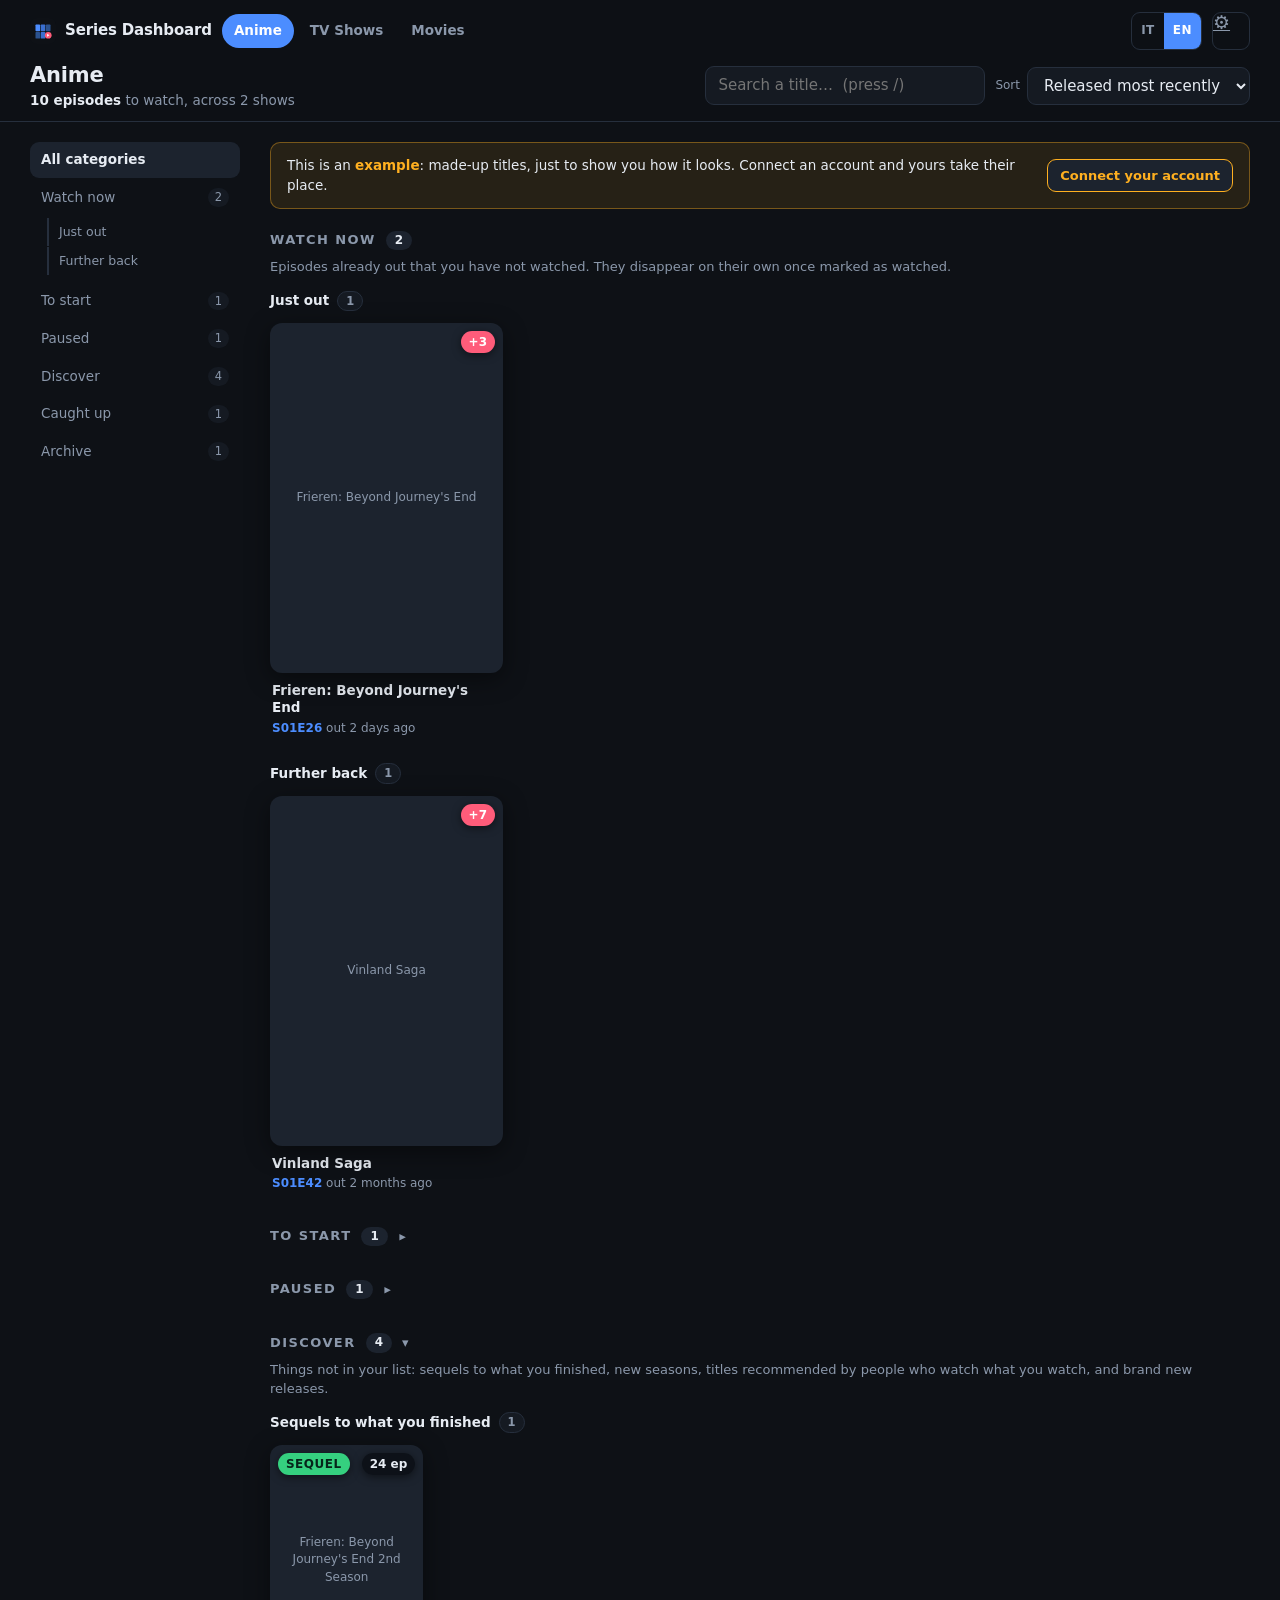
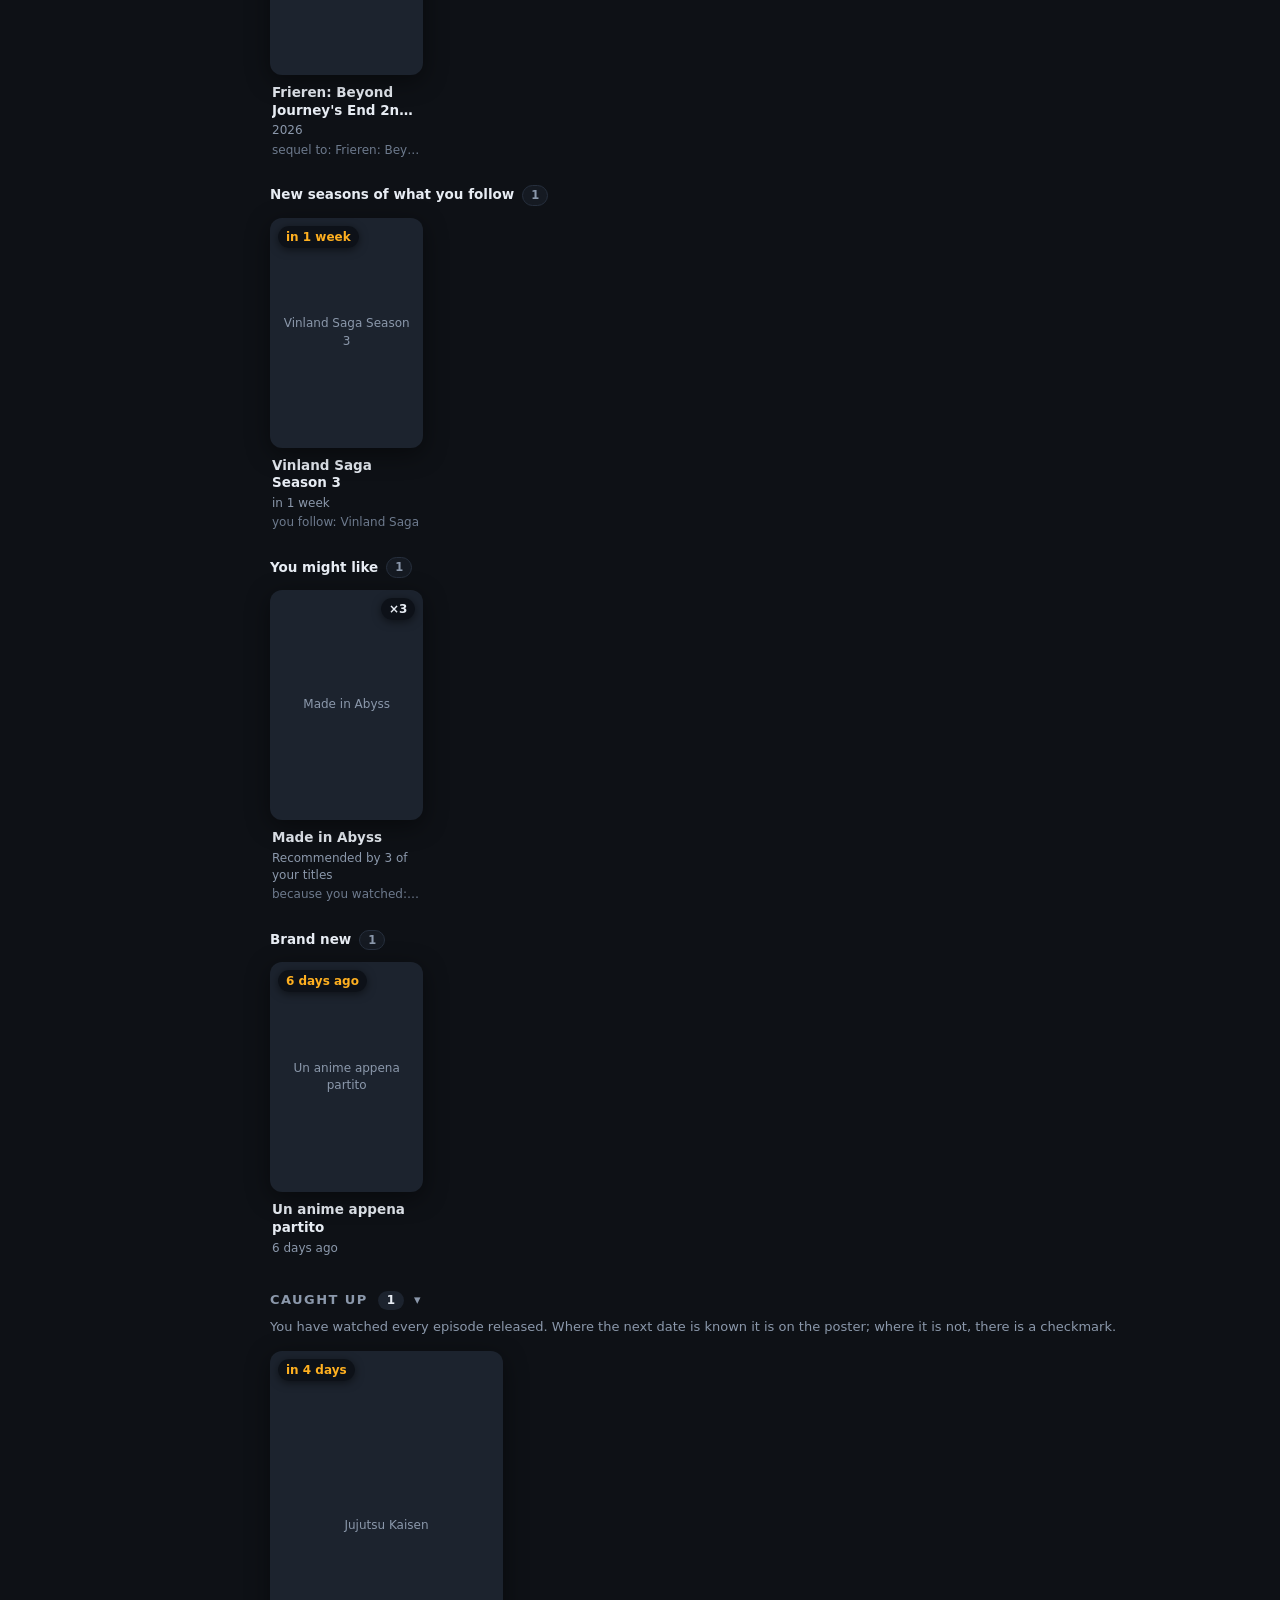
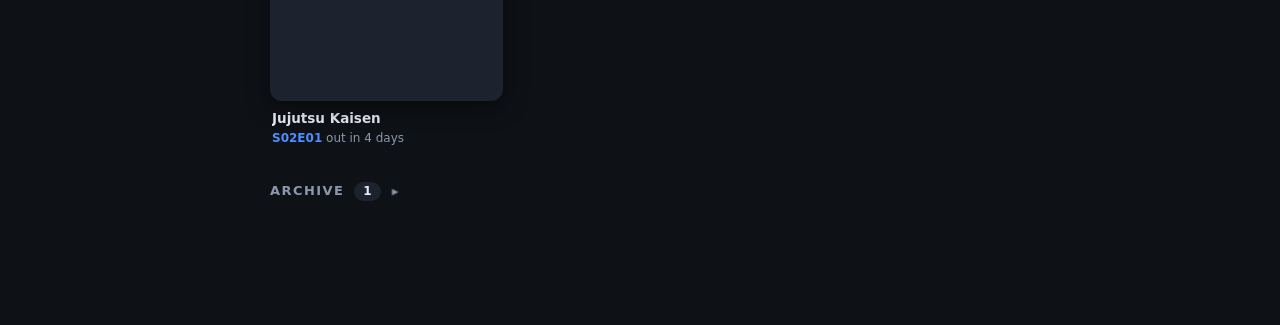
==== commit 0ddf0017: "I bollini dicono la verita', e le sezioni non si parlano fra spazi Una passata sistematica sui bolli" ====
--- a/anime.html
+++ b/anime.html
@@ -8,7 +8,7 @@
 <link rel="icon" href="icon.svg">
 <link rel="manifest" href="manifest.webmanifest">
 <!-- il numero di versione va tenuto uguale in tutte le pagine e in sw.js -->
-<link rel="stylesheet" href="app.css?v=23">
+<link rel="stylesheet" href="app.css?v=24">
 </head>
 <body>
 
@@ -54,14 +54,14 @@
   <main id="main"></main>
 </div>
 
-<script src="js/lingua.js?v=23"></script>
-<script src="js/stato.js?v=23"></script>
-<script src="js/fonti.js?v=23"></script>
-<script src="js/regole.js?v=23"></script>
-<script src="js/carte.js?v=23"></script>
-<script src="js/telaio.js?v=23"></script>
-<script src="js/esempio.js?v=23"></script>
-<script src="js/spazio.js?v=23"></script>
+<script src="js/lingua.js?v=24"></script>
+<script src="js/stato.js?v=24"></script>
+<script src="js/fonti.js?v=24"></script>
+<script src="js/regole.js?v=24"></script>
+<script src="js/carte.js?v=24"></script>
+<script src="js/telaio.js?v=24"></script>
+<script src="js/esempio.js?v=24"></script>
+<script src="js/spazio.js?v=24"></script>
 <script>avviaSpazio('anime');</script>
 </body>
 </html>
--- a/app.css
+++ b/app.css
@@ -534,7 +534,9 @@
 .badge-back  { top: 8px; left: 8px; background: var(--ok); color: #06251a; letter-spacing: .04em; }
 .badge-soon  { top: 8px; left: 8px; background: rgba(10, 14, 20, .82); color: var(--warm); font-weight: 600; }
 .badge-done  { top: 8px; left: 8px; background: var(--ok); color: #06251a; font-size: 13px; padding: 4px 8px; }
-.badge-type  { bottom: 8px; left: 8px; background: rgba(10, 14, 20, .78); color: var(--txt-2); font-weight: 600; }
+/* Neutro apposta: il rosso qui sopra vuol dire "hai roba arretrata", e un
+   consiglio non e' una cosa arretrata. */
+.badge-info  { top: 8px; right: 8px; background: rgba(10, 14, 20, .82); color: var(--txt); font-weight: 600; }
 
 .meta { padding: 9px 2px 0; }
 .title {
@@ -710,10 +712,8 @@
   .grid-sm { grid-template-columns: repeat(auto-fill, minmax(108px, 1fr)); }
   .brand { font-size: 18px; }
 
-  /* Sul telefono il pulsante è sempre visibile: la pastiglia del tipo starebbe
-     sotto e le due si accavallano. Il tipo lo dicono già i filtri in alto. */
+  /* Sul telefono il pulsante resta sempre visibile: non c'e' il passaggio del mouse. */
   .card-act { opacity: 1; font-size: 10.5px; padding: 3px 6px; }
-  .badge-type { display: none; }
   .search { flex: 1 1 100%; }
 }
 
